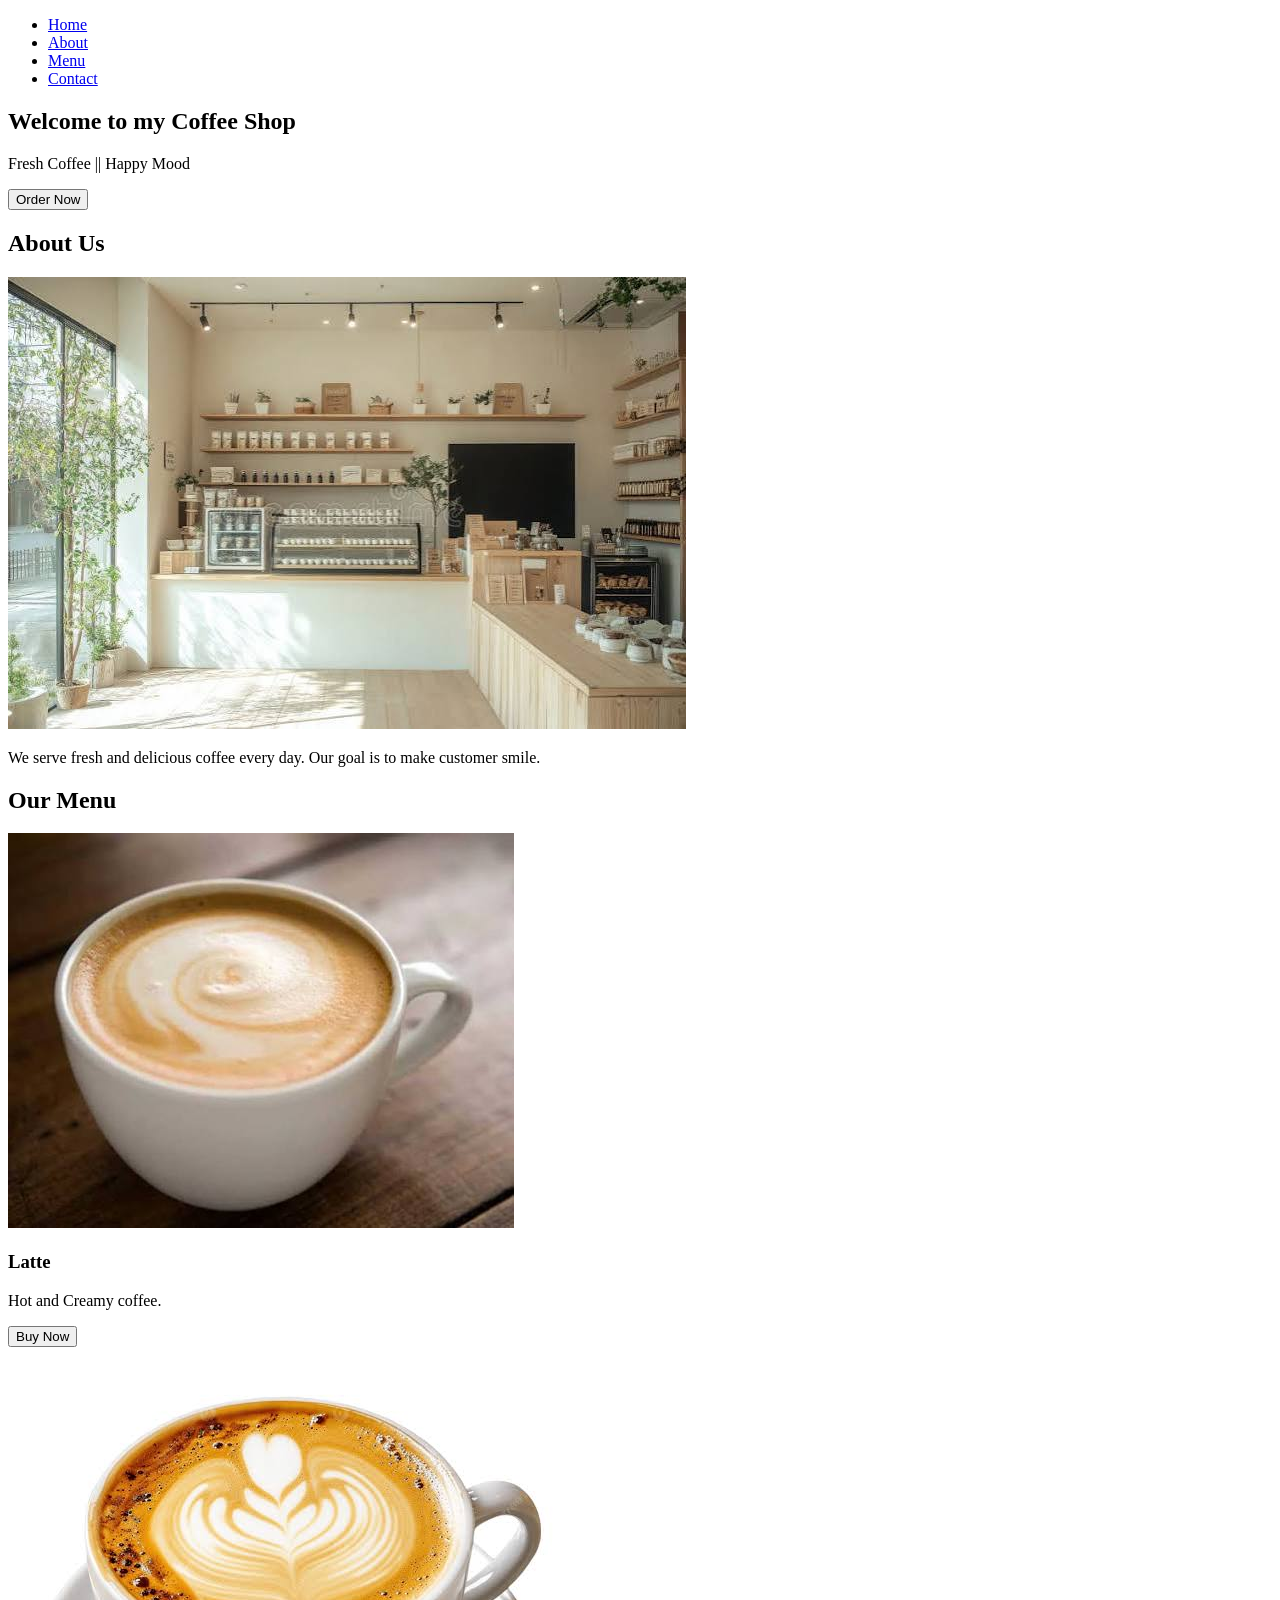
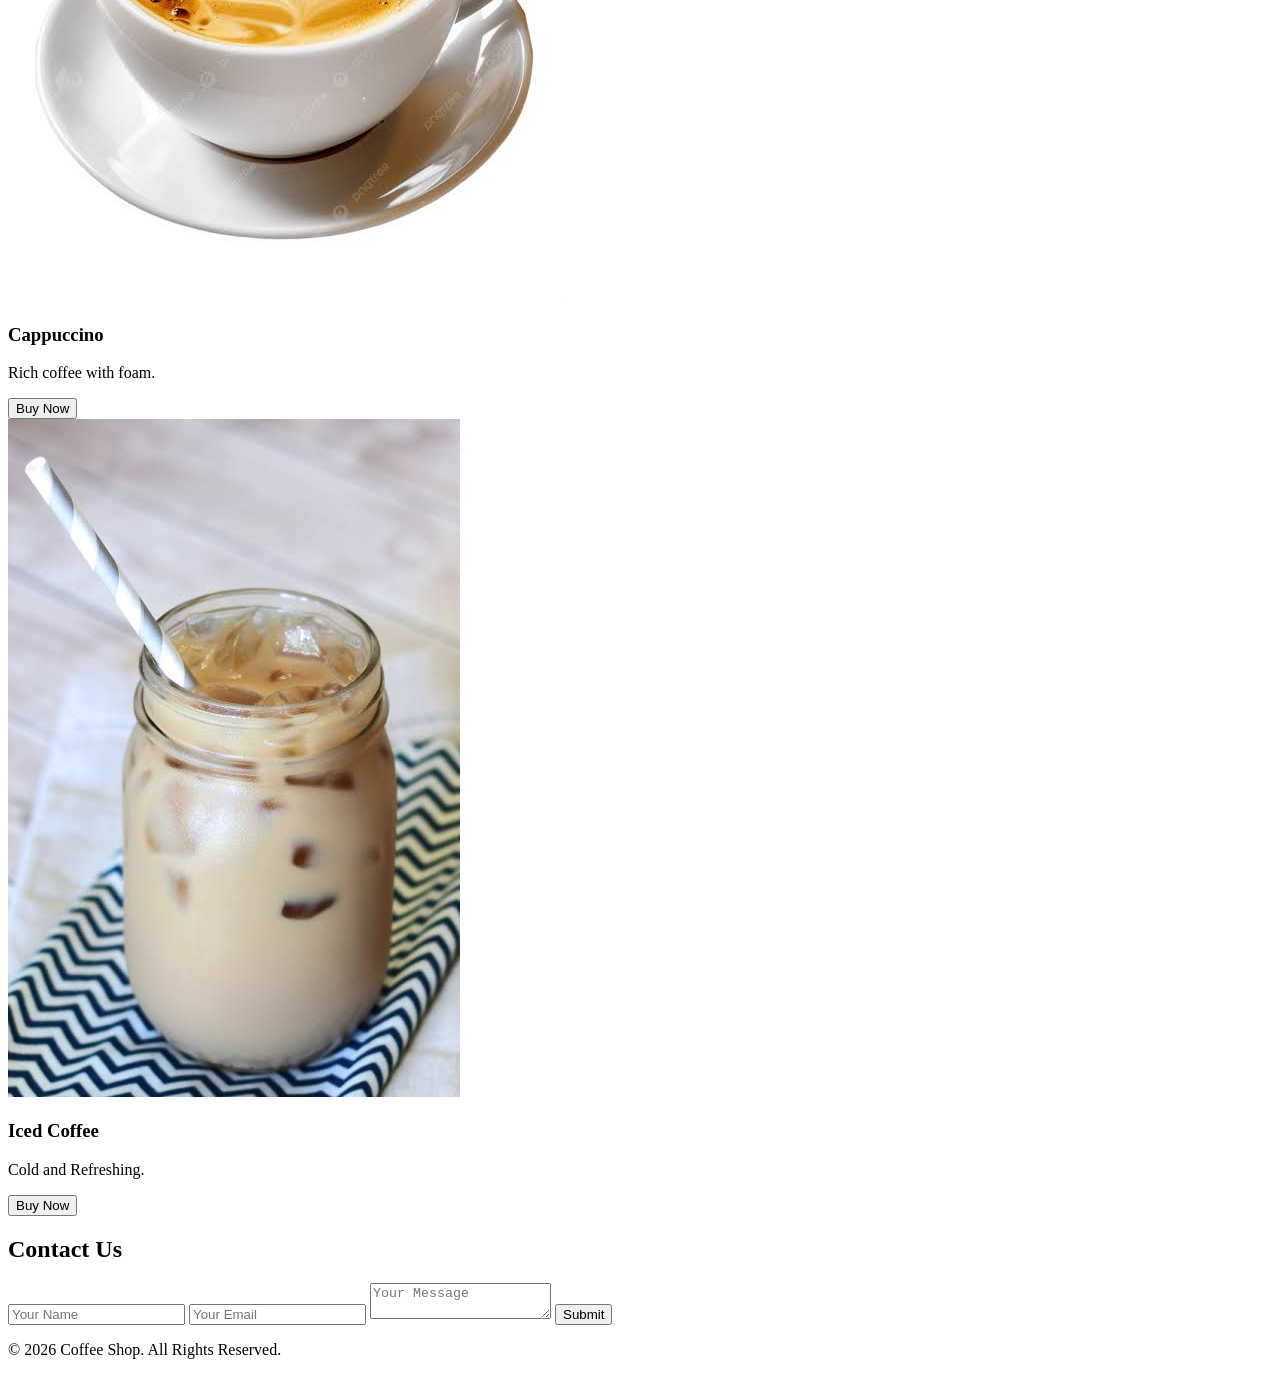
==== project1coffee.html @ 83a0b9ed "Add files via upload First Portfolio Upload" ====
<!DOCTYPE html>
<html>
    <head>
        <title>My Coffee Shop</title>
        <link rel="stylesheet" href="coffeeweb.css">
    </head>
    <body>
        <nav>
            <ul>
                <li><a href="#home">Home</a></li>
                <li><a href="#about">About</a></li>
                <li><a href="#menu">Menu</a></li>
                <li><a href="#contact">Contact</a></li>
            </ul>
        </nav>
<section id="home" class="hero">
    <h1>Welcome to my Coffee Shop</h1>
    <p>Fresh Coffee || Happy Mood</p>
    <button onclick="orderCoffee()">
        Order Now</button>
</section>
<section id="about" class="about">
    <h2>About Us</h2>
    <img src="images.interior.jfif" alt="Coffee Shop">
    <p>
        We serve fresh and delicious coffee every day.
        Our goal is to make customer smile.
    </p>
</section>
<section id="menu">
    <h2 class="title">Our Menu</h2>
    <div class="container">
        <div class="card">
            <img src="latte.jfif" alt="Coffee">
            <h3>Latte</h3>
            <p>Hot and Creamy coffee.</p>
            <button onclick="buyLatte()">
                Buy Now
            </button>
        </div>
        <div class="card">
            <img src="cappuccino.1.jfif" alt="Coffee">
            <h3>Cappuccino</h3>
            <p>Rich coffee with foam.</p>
            <button onclick="buyCappuccino()">
                Buy Now
            </button>
        </div>
        <div class="card">
            <img src="cold coffee.jfif" alt="Coffee">
            <h3>Iced Coffee</h3>
            <p>Cold and Refreshing.</p>
            <button onclick="buyIcedcoffee()">
                Buy Now
            </button>
        </div>
    </div>
</section>
<section id="contact">
    <h2>Contact Us</h2>
<form onsubmit="sendMessage(event)">
    <input type="text" placeholder="Your Name">
    <input type="email" placeholder="Your Email">
    <textarea placeholder="Your Message"></textarea>
  
        <button type="submit">Submit</button>
</form>
</section>
<footer>
    <p>© 2026 Coffee Shop. All Rights Reserved.</p>
</footer>
<script src="script.js"></script>
    </body>
</html>
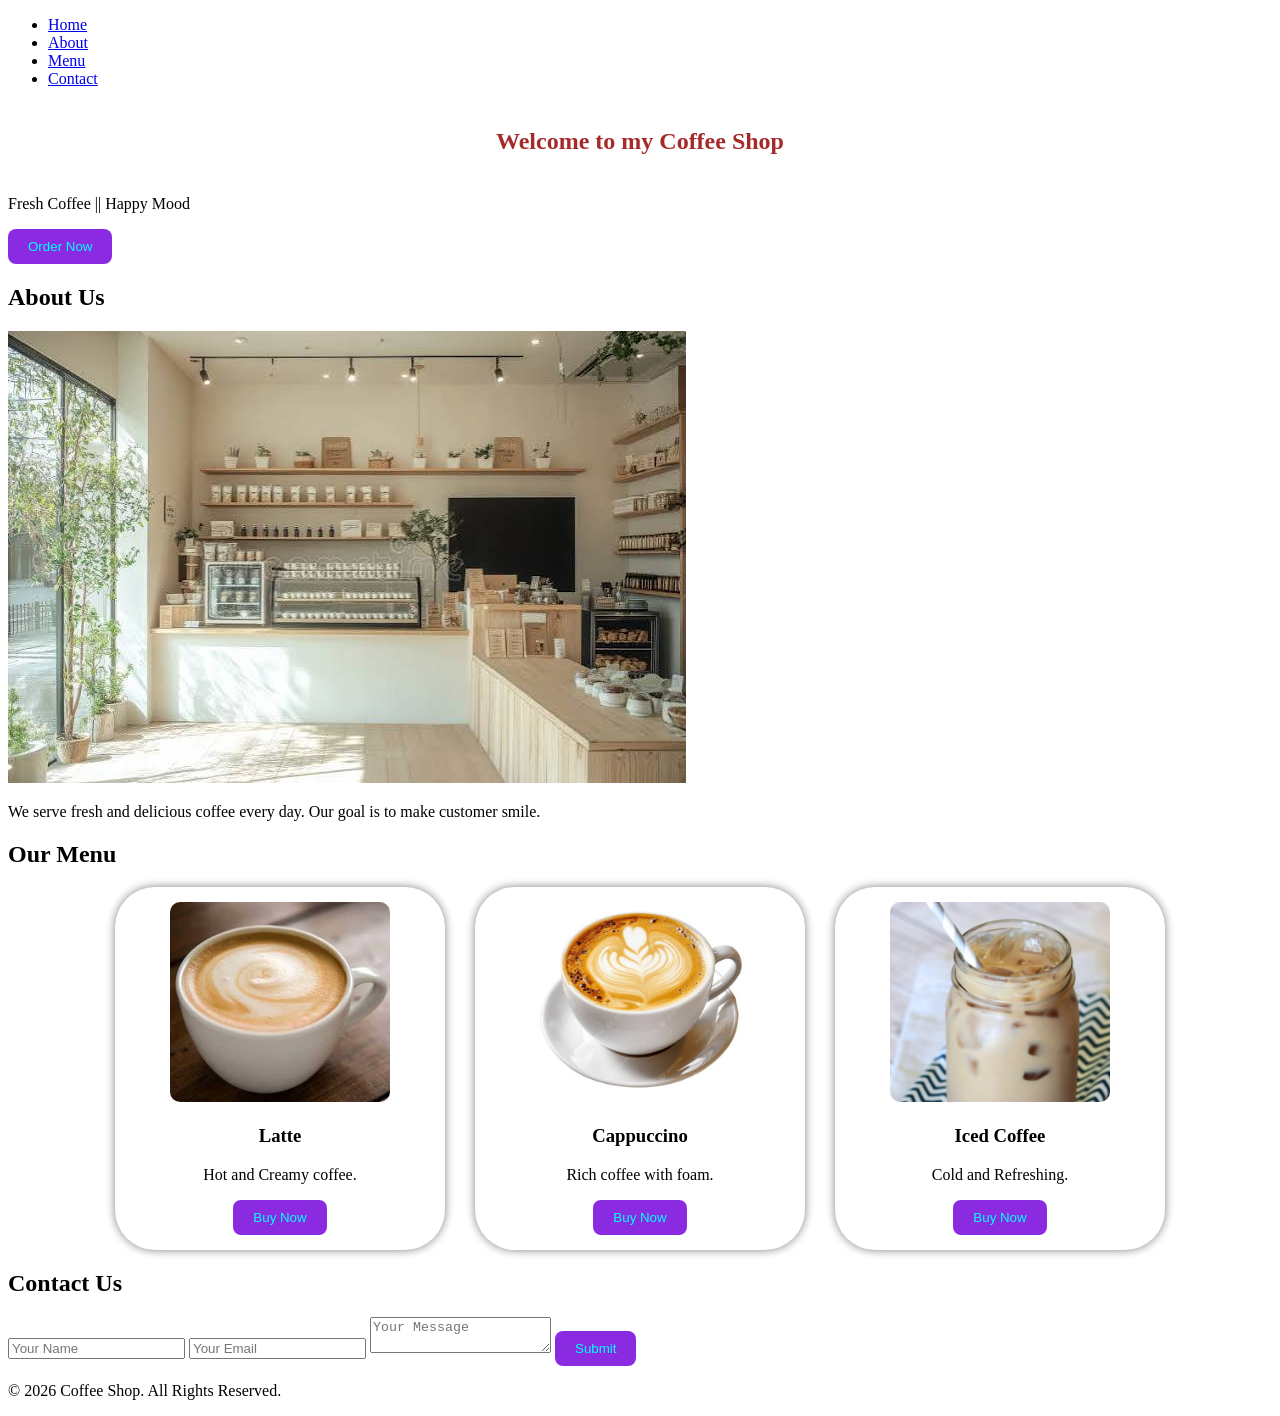
==== commit ed1b4ebf: "Update project1coffee.html" ====
--- a/project1coffee.html
+++ b/project1coffee.html
@@ -2,7 +2,7 @@
 <html>
     <head>
         <title>My Coffee Shop</title>
-        <link rel="stylesheet" href="coffeeweb.css">
+        <link rel="stylesheet" href="coffee.css">
     </head>
     <body>
         <nav>
@@ -71,4 +71,4 @@
 </footer>
 <script src="script.js"></script>
     </body>
-</html>+</html>
--- a/coffee.css
+++ b/coffee.css
@@ -0,0 +1,53 @@
+<!DOCTYPE html>
+<html>
+    <head>
+        <title>My Coffee Shop</title>
+        <style>
+            body{
+                margin:0%;
+                font-family: arial;
+                background-color: aquamarine;
+            }
+            h1{
+                color: brown;
+                background-color: white;
+                text-align: center;
+                padding: 20px;
+            }
+.container{
+    display: flex;
+    justify-content: center;
+    gap: 30px;
+    flex-wrap: wrap;
+}
+.card img{
+    width:220px ;
+    height: 200px;
+    object-fit: cover;
+    border-radius: 10px;
+}
+.card{
+    width: 300px;
+    padding: 15px;
+    border-radius: 40px;
+    text-align: center;
+    background-color:white;
+    box-shadow: 0 0 10px gray;
+}
+button{
+    background-color: blueviolet;
+    color: aqua;
+    border: none;
+    border-radius: 8px;
+    cursor:pointer;
+    padding: 10px 20px;
+}
+.card:hover{
+    transform: scale(1.05);
+}
+button:hover{
+    background-color: black;
+}
+        </style>
+    </head>
+</html>
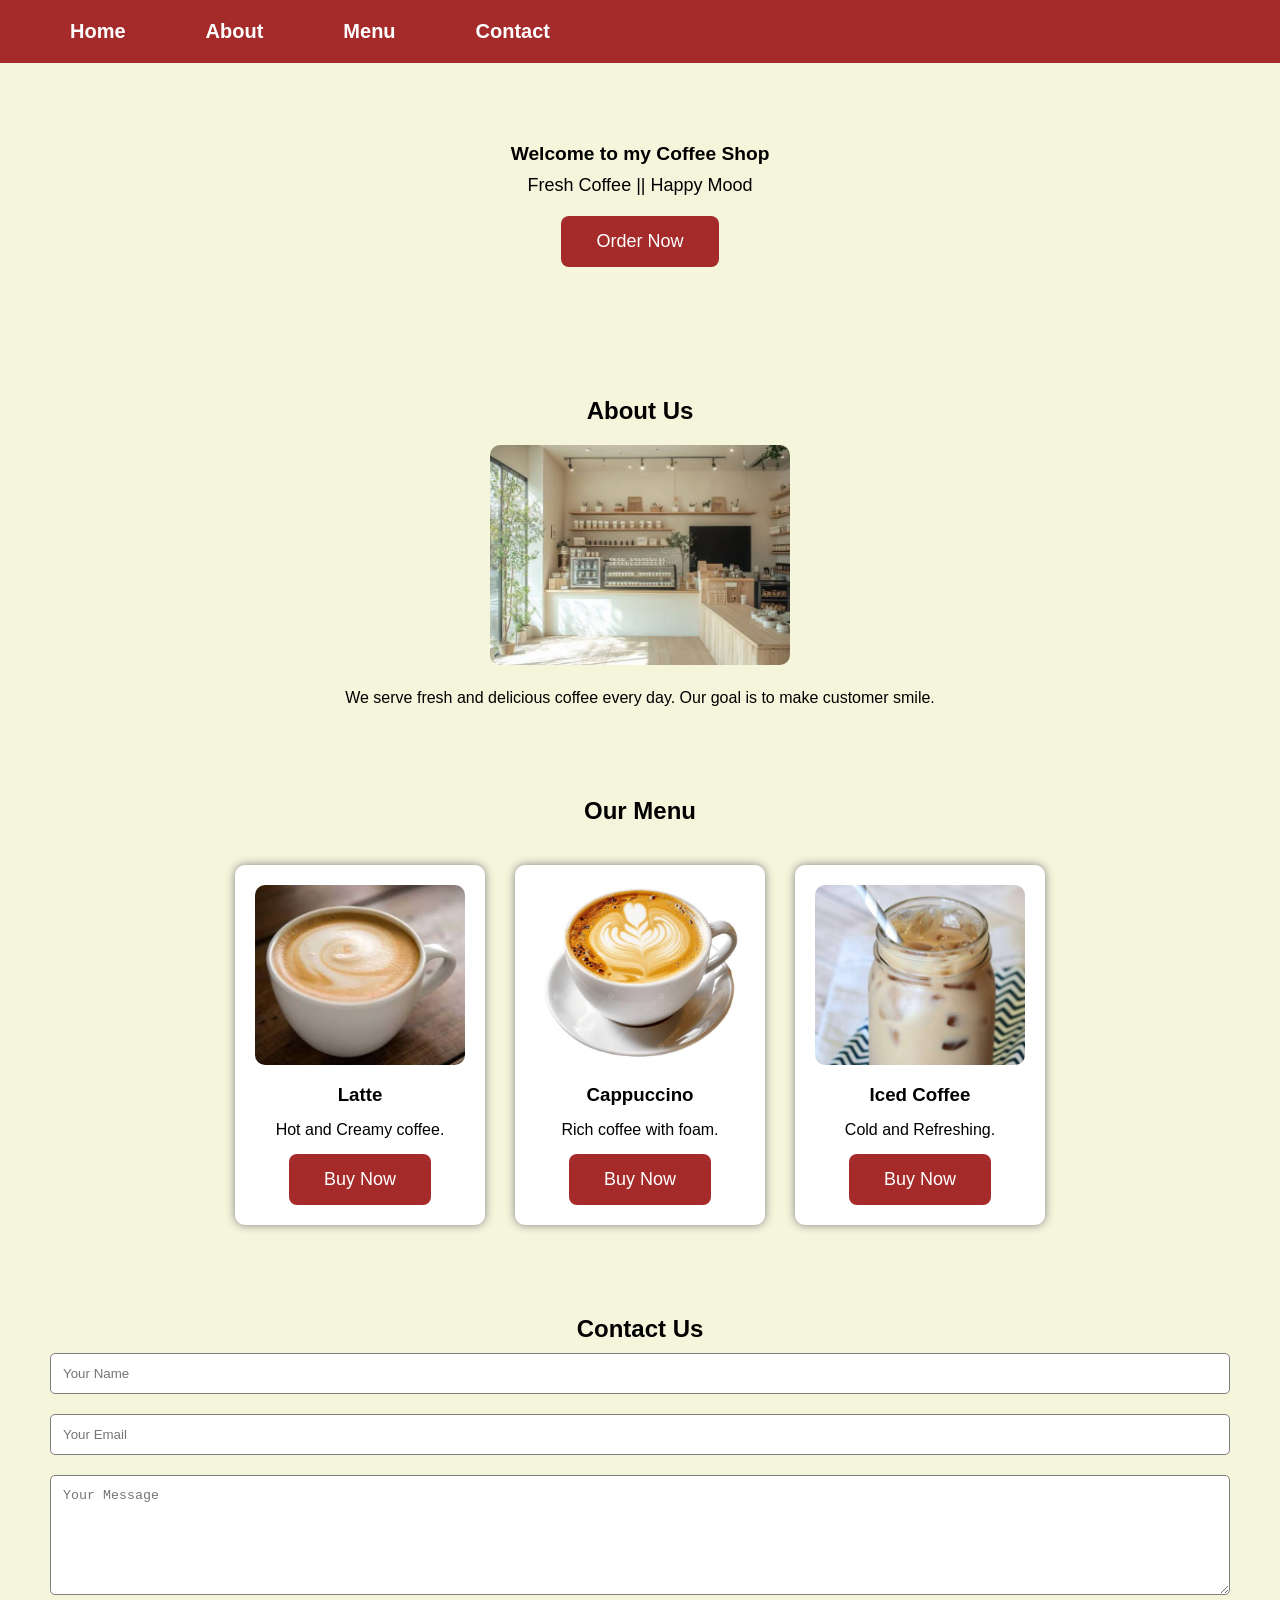
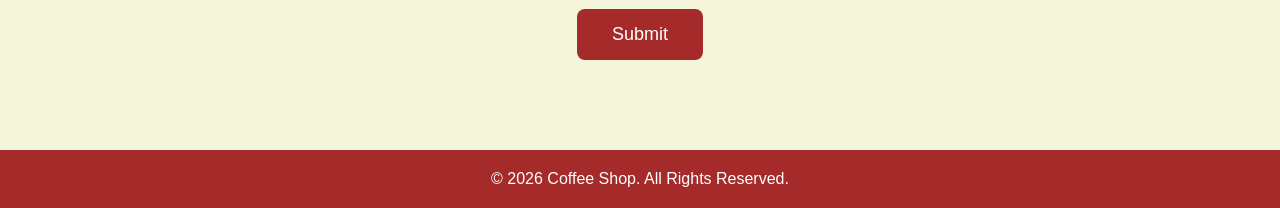
==== commit 73631080: "Update project1coffee.html" ====
--- a/project1coffee.html
+++ b/project1coffee.html
@@ -2,7 +2,7 @@
 <html>
     <head>
         <title>My Coffee Shop</title>
-        <link rel="stylesheet" href="coffee.css">
+        <link rel="stylesheet" href="coffeeweb.css">
     </head>
     <body>
         <nav>
--- a/coffeeweb.css
+++ b/coffeeweb.css
@@ -0,0 +1,142 @@
+*{
+    margin: 0;
+    padding: 0;
+    box-sizing: border-box;
+}
+body{
+    background-color:beige;
+    font-family: arial;
+}
+nav{
+    background-color:brown ;
+    display: flex;
+    justify-content: space-between;
+    align-items: center;
+    padding: 20px 50px;
+    z-index: 1000;
+    position: sticky;
+    top: 0;
+}
+nav a{
+    color: white;
+    text-decoration: none;
+    font-size: 20px;
+    font-weight: bold;
+    padding: 30px;
+}
+nav a:hover{
+    color: yellow;
+}
+nav ul{
+    display: flex;
+    list-style: none;
+    gap: 40px;
+    margin: 0;
+    padding: 0;
+}
+nav ul li a{
+text-decoration: none;
+padding: 80px 20px;
+font-weight: bold;
+}
+nav ul li a:hover{
+    color: yellow;
+}
+.hero{
+    text-align: center;
+    background-image: url("coffee.css");
+    background-size: cover;
+    background-position: center;
+    padding: 80px 20px;
+    background-color: beige;
+}
+.hero h1{
+    font-size: larger;
+    margin-bottom: 10px;
+}
+.hero p{
+    font-size: large;
+    margin-bottom: 20px;
+}
+button{
+    padding: 15px 35px;
+    background-color: brown;
+    color: white;
+    border: none;
+    border-radius: 8px;
+    cursor:pointer;
+    font-size: 18px;
+}
+button:hover{
+    background-color: brown;
+    cursor: pointer;
+    transform: scale(1.05);
+}
+.about{
+    text-align: center;
+    padding: 50px 20px;
+}
+.about img{
+    width: 300px;
+    height: 220px;
+    object-fit: cover;
+    margin: 20px 0;
+    border-radius: 10px;
+}
+.title{
+    text-align: center;
+    margin-top: 40px;
+}
+.container{
+    display: flex;
+    justify-content: center;
+    gap: 30px;
+    flex-wrap: wrap;
+    padding: 40px;
+}
+.card{
+    width: 250px;
+    background-color: white;
+    border-radius: 10px;
+    text-align: center;
+    padding: 20px;
+    box-shadow:  0 0 10px gray;
+}
+.card img{
+    width: 100%;
+    height: 180px;
+    object-fit: cover;
+    border-radius: 10px;
+}
+.card h3{
+    margin-top: 15px;
+}
+.card p{
+    margin: 15px 0;
+}
+.card:hover{
+    transform: translateY(-10px);
+}
+#contact{
+    text-align: center;
+    padding: 50px;
+}
+input,
+textarea{
+   color: black;
+    width: 100%;
+    padding: 12px;
+    margin: 10px 0;
+    border: 1px solid gray;
+    border-radius: 5px;
+}
+textarea{
+    height: 120px;
+}
+footer{
+    background-color: brown;
+    color: white;
+    text-align: center;
+    padding: 20px;
+    margin-top: 40px;
+}
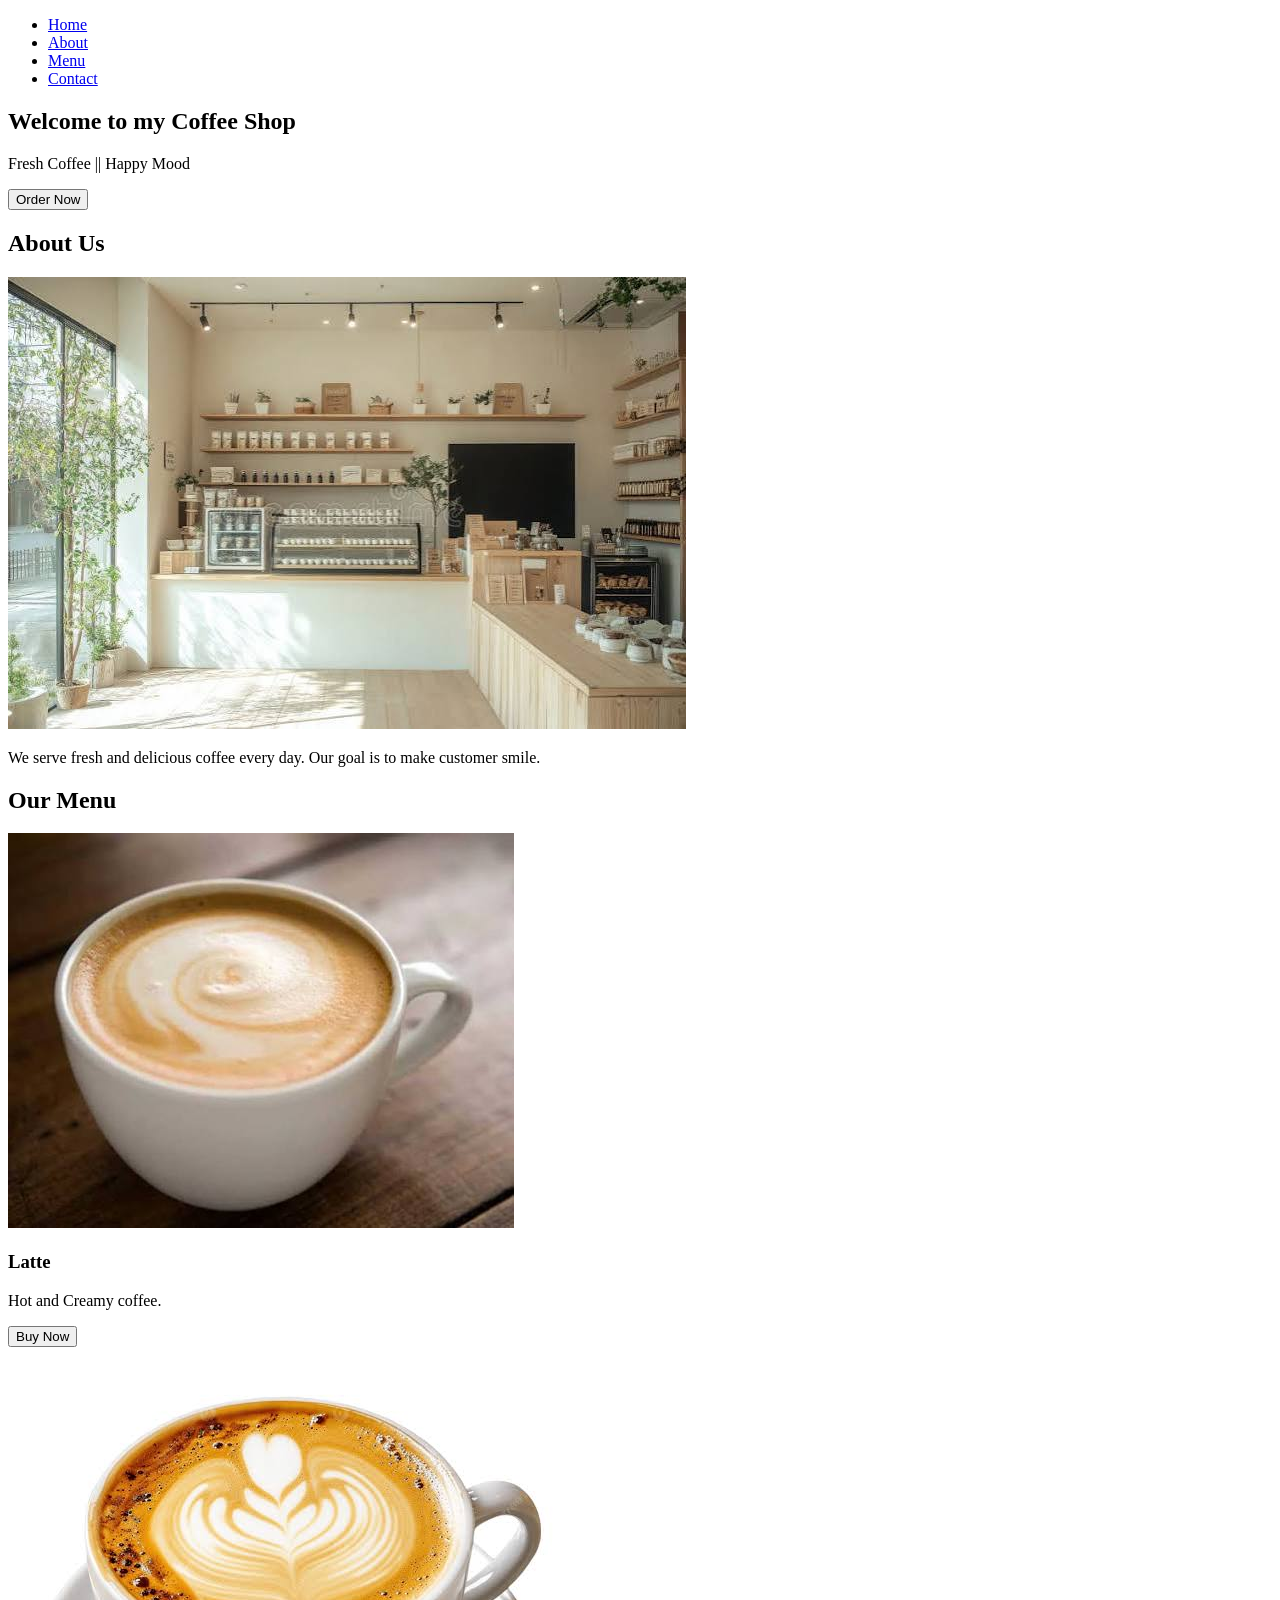
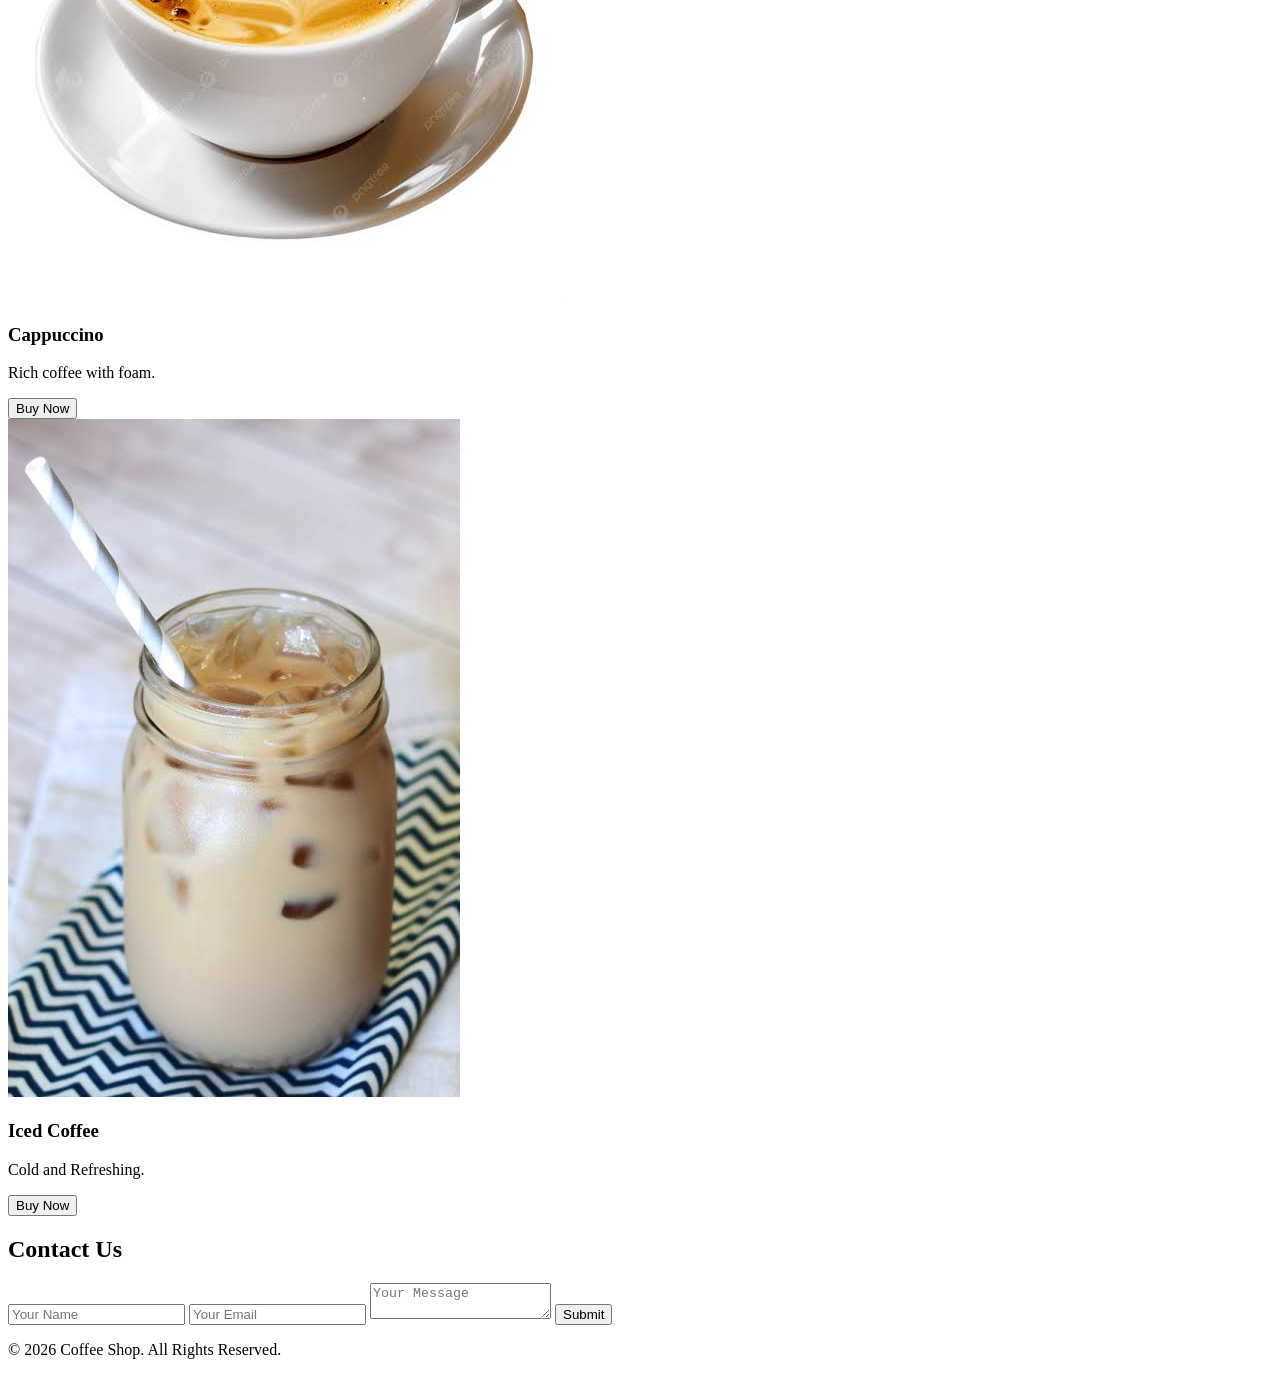
==== commit 86e8827f: "Update project1coffee.html" ====
--- a/project1coffee.html
+++ b/project1coffee.html
@@ -2,7 +2,7 @@
 <html>
     <head>
         <title>My Coffee Shop</title>
-        <link rel="stylesheet" href="coffeeweb.css">
+        <link rel="stylesheet" href="coffee web.css">
     </head>
     <body>
         <nav>
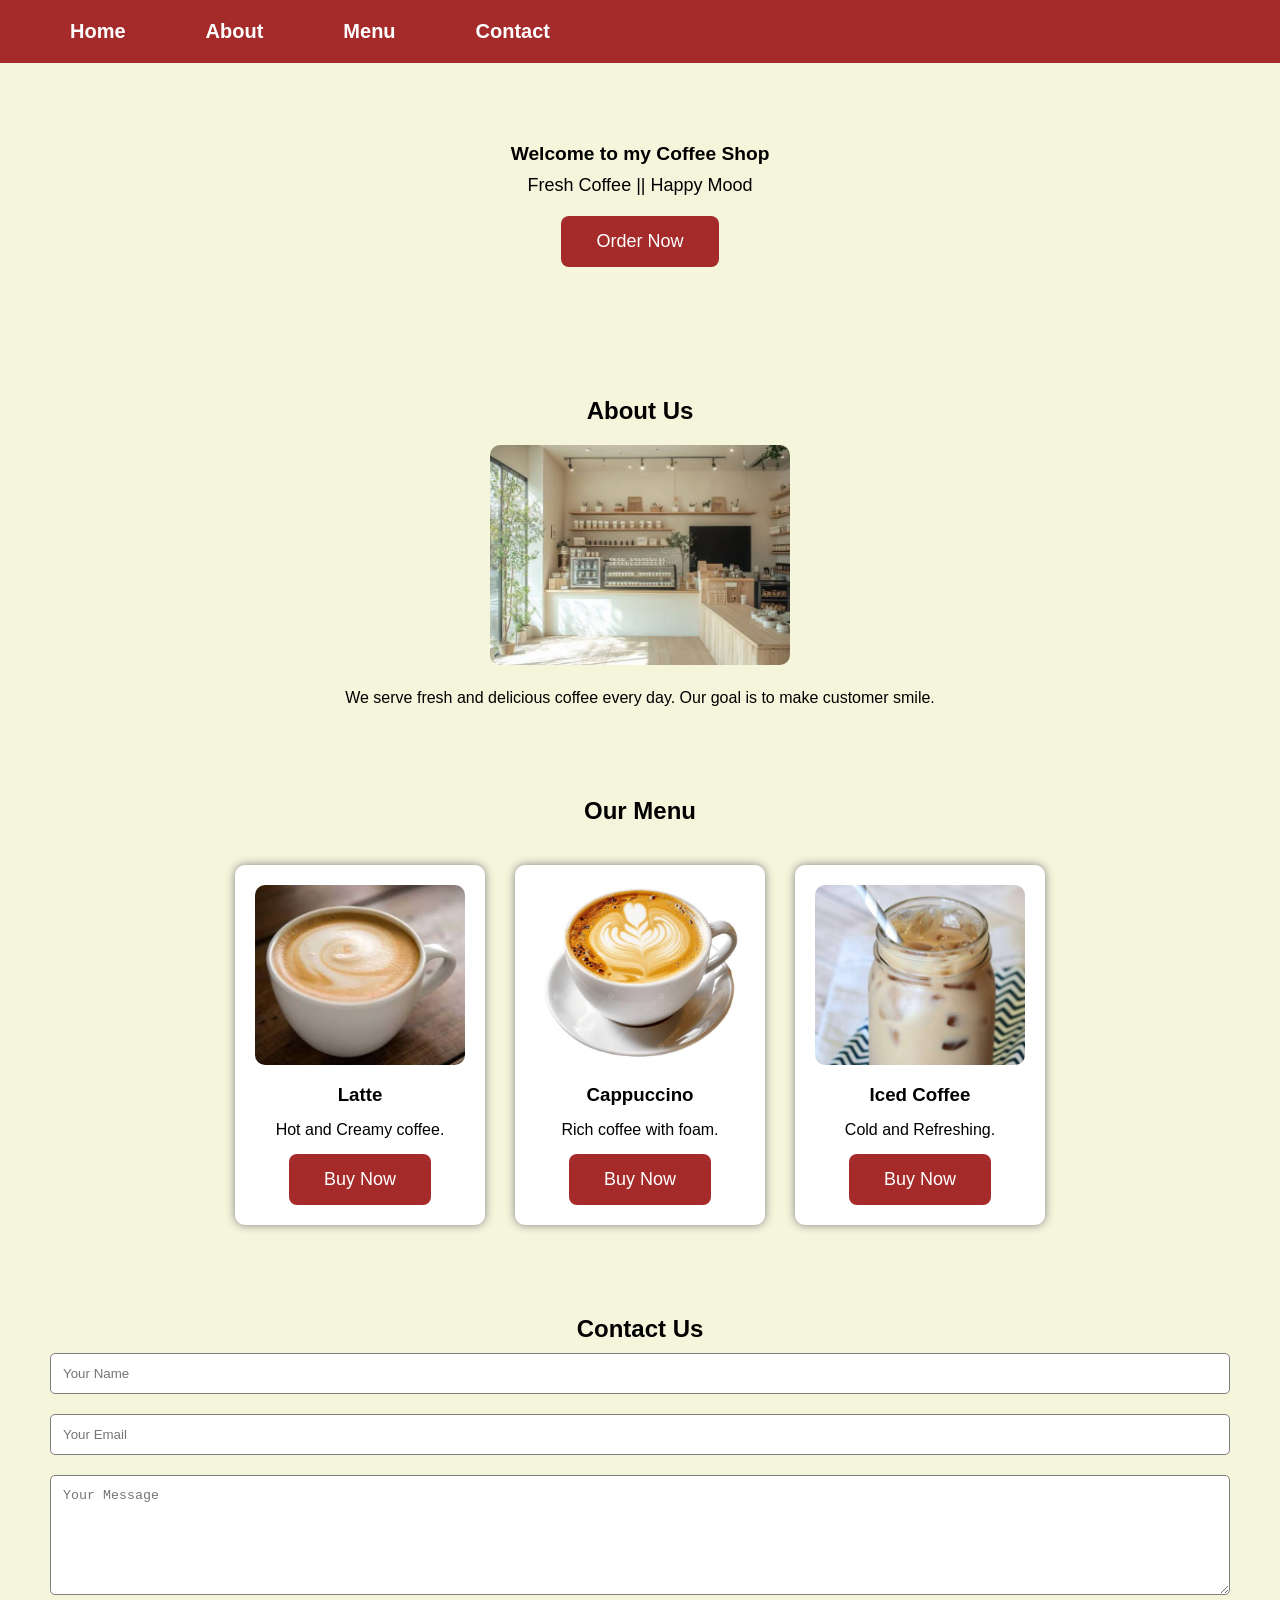
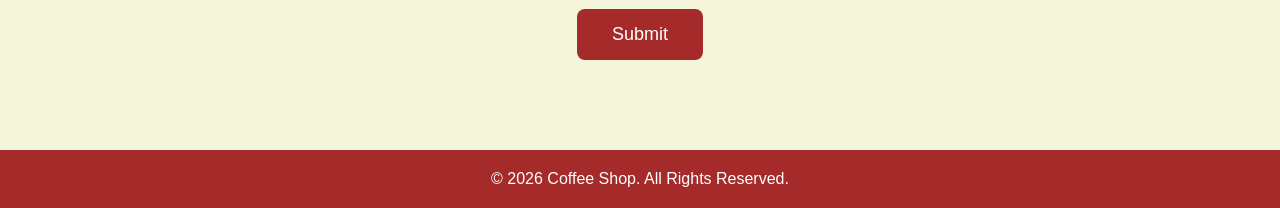
==== commit 1034e244: "Update project1coffee.html" ====
--- a/project1coffee.html
+++ b/project1coffee.html
@@ -2,7 +2,7 @@
 <html>
     <head>
         <title>My Coffee Shop</title>
-        <link rel="stylesheet" href="coffee web.css">
+        <link rel="stylesheet" href="coffeeweb.css">
     </head>
     <body>
         <nav>
--- a/coffeeweb.css
+++ b/coffeeweb.css
@@ -0,0 +1,142 @@
+*{
+    margin: 0;
+    padding: 0;
+    box-sizing: border-box;
+}
+body{
+    background-color:beige;
+    font-family: arial;
+}
+nav{
+    background-color:brown ;
+    display: flex;
+    justify-content: space-between;
+    align-items: center;
+    padding: 20px 50px;
+    z-index: 1000;
+    position: sticky;
+    top: 0;
+}
+nav a{
+    color: white;
+    text-decoration: none;
+    font-size: 20px;
+    font-weight: bold;
+    padding: 30px;
+}
+nav a:hover{
+    color: yellow;
+}
+nav ul{
+    display: flex;
+    list-style: none;
+    gap: 40px;
+    margin: 0;
+    padding: 0;
+}
+nav ul li a{
+text-decoration: none;
+padding: 80px 20px;
+font-weight: bold;
+}
+nav ul li a:hover{
+    color: yellow;
+}
+.hero{
+    text-align: center;
+    background-image: url("coffee.css");
+    background-size: cover;
+    background-position: center;
+    padding: 80px 20px;
+    background-color: beige;
+}
+.hero h1{
+    font-size: larger;
+    margin-bottom: 10px;
+}
+.hero p{
+    font-size: large;
+    margin-bottom: 20px;
+}
+button{
+    padding: 15px 35px;
+    background-color: brown;
+    color: white;
+    border: none;
+    border-radius: 8px;
+    cursor:pointer;
+    font-size: 18px;
+}
+button:hover{
+    background-color: brown;
+    cursor: pointer;
+    transform: scale(1.05);
+}
+.about{
+    text-align: center;
+    padding: 50px 20px;
+}
+.about img{
+    width: 300px;
+    height: 220px;
+    object-fit: cover;
+    margin: 20px 0;
+    border-radius: 10px;
+}
+.title{
+    text-align: center;
+    margin-top: 40px;
+}
+.container{
+    display: flex;
+    justify-content: center;
+    gap: 30px;
+    flex-wrap: wrap;
+    padding: 40px;
+}
+.card{
+    width: 250px;
+    background-color: white;
+    border-radius: 10px;
+    text-align: center;
+    padding: 20px;
+    box-shadow:  0 0 10px gray;
+}
+.card img{
+    width: 100%;
+    height: 180px;
+    object-fit: cover;
+    border-radius: 10px;
+}
+.card h3{
+    margin-top: 15px;
+}
+.card p{
+    margin: 15px 0;
+}
+.card:hover{
+    transform: translateY(-10px);
+}
+#contact{
+    text-align: center;
+    padding: 50px;
+}
+input,
+textarea{
+   color: black;
+    width: 100%;
+    padding: 12px;
+    margin: 10px 0;
+    border: 1px solid gray;
+    border-radius: 5px;
+}
+textarea{
+    height: 120px;
+}
+footer{
+    background-color: brown;
+    color: white;
+    text-align: center;
+    padding: 20px;
+    margin-top: 40px;
+}
